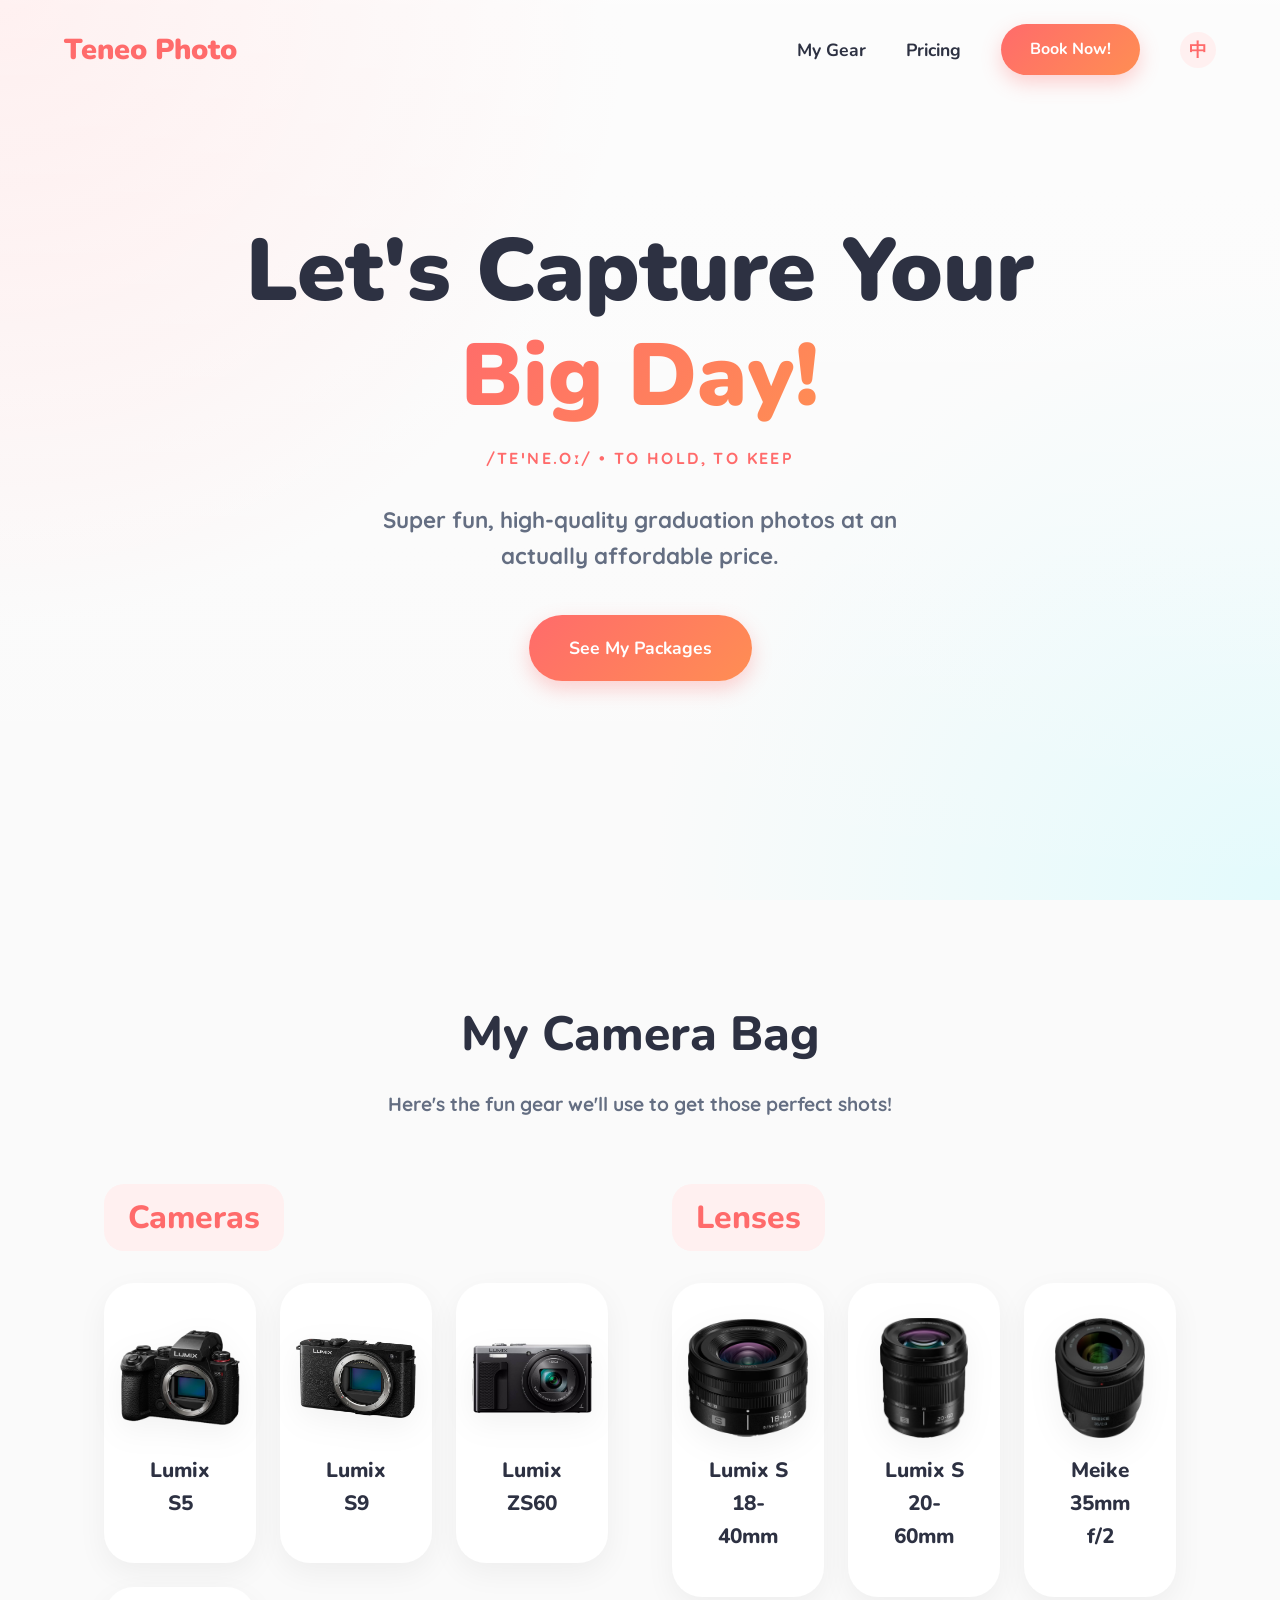
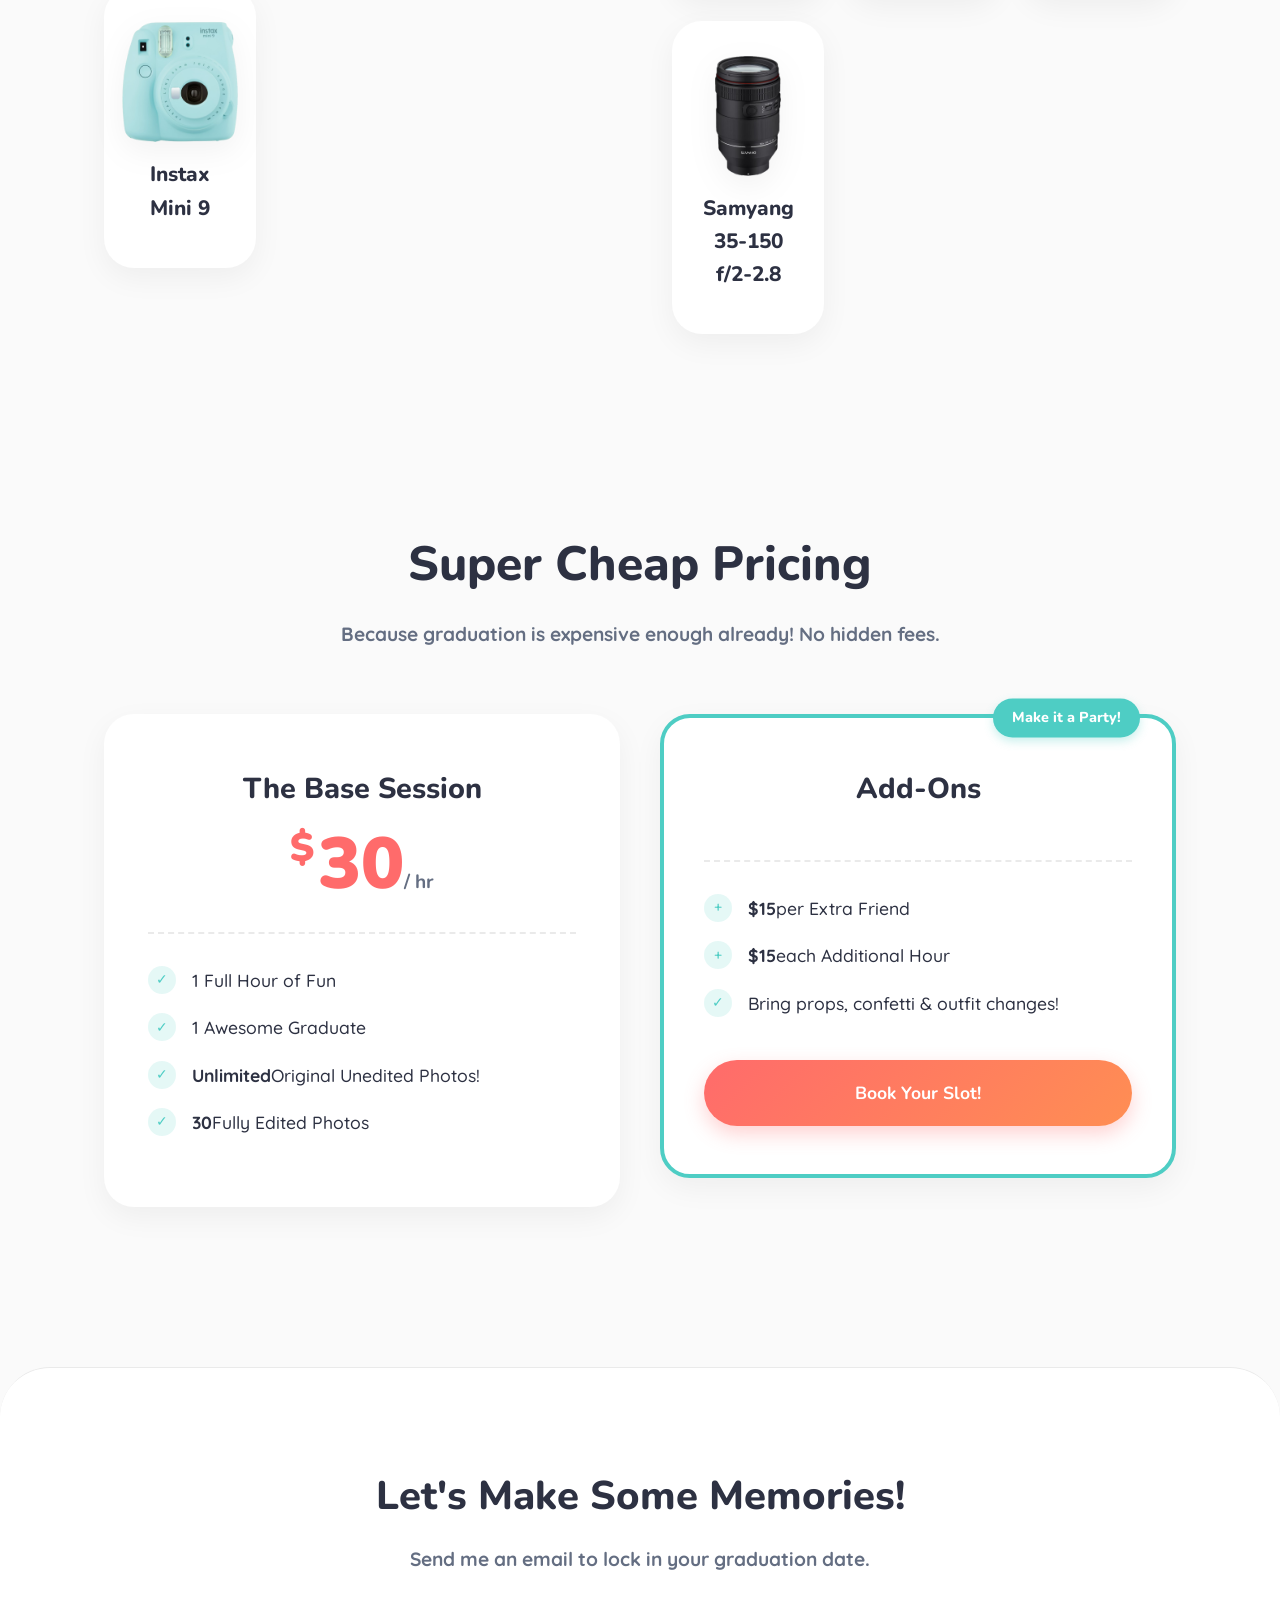
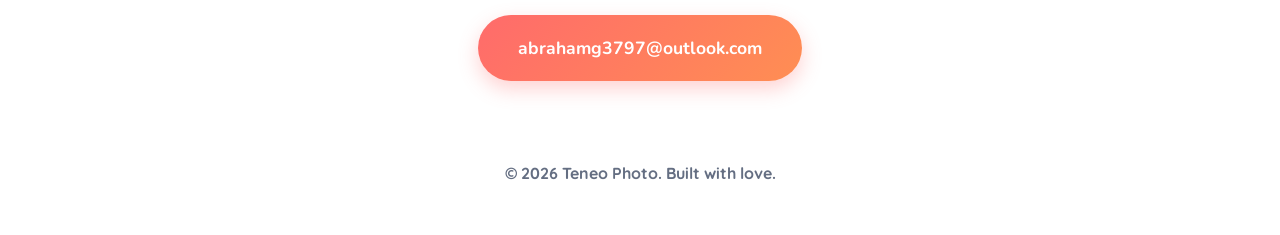
==== index.html @ 97ad22c5 "Fix image paths for case-sensitivity, remove Japan House, and auto-select college building" ====
<!DOCTYPE html>
<html lang="en">
<head>
    <meta charset="UTF-8">
    <meta name="viewport" content="width=device-width, initial-scale=1.0">
    <title>Teneo Photo | Graduation Photography</title>
    <meta name="description" content="Super fun, high-quality graduation photos at an affordable price!">
    <link rel="preconnect" href="https://fonts.googleapis.com">
    <link rel="preconnect" href="https://fonts.gstatic.com" crossorigin>
    <link href="https://fonts.googleapis.com/css2?family=Nunito:wght@400;700;800;900&family=Quicksand:wght@500;700&display=swap" rel="stylesheet">
    <link rel="stylesheet" href="style.css">
</head>
<body>

    <nav class="navbar">
        <div class="logo">Teneo Photo</div>
        <div class="nav-links">
            <a href="#gear">My Gear</a>
            <a href="#pricing">Pricing</a>
            <a href="book.html" class="btn-primary small">Book Now!</a>
            <a href="zh.html" class="lang-toggle">中</a>
        </div>
    </nav>

    <header class="hero">
        <div class="hero-bg"></div>
        <div class="hero-content">
            <h1 class="hero-title fade-in">Let's Capture Your <br><span class="accent-text">Big Day!</span></h1>
            <div class="hero-definition fade-in delay-1">/teˈne.oː/ • to hold, to keep</div>
            <p class="hero-subtitle fade-in delay-2">Super fun, high-quality graduation photos at an actually affordable price.</p>
            <a href="#pricing" class="btn-primary fade-in delay-2">See My Packages</a>
        </div>
    </header>

    <main>
        <section id="gear" class="section">
            <div class="section-header scroll-anim">
                <h2>My Camera Bag</h2>
                <p>Here's the fun gear we'll use to get those perfect shots!</p>
            </div>

            <div class="gear-container">
                <div class="gear-column scroll-anim fade-up">
                    <h3 class="gear-title">Cameras</h3>
                    <div class="gear-grid">
                        <div class="fun-card gear-card">
                            <img src="gears/s5.png" alt="Lumix S5" class="gear-image">
                            <h4>Lumix S5</h4>
                        </div>
                        <div class="fun-card gear-card">
                            <img src="gears/s9.png" alt="Lumix S9" class="gear-image">
                            <h4>Lumix S9</h4>
                        </div>
                        <div class="fun-card gear-card">
                            <img src="gears/zs60.png" alt="Lumix ZS60" class="gear-image">
                            <h4>Lumix ZS60</h4>
                        </div>
                        <div class="fun-card gear-card">
                            <img src="gears/instax-mini-9.png" alt="Instax Mini 9" class="gear-image">
                            <h4>Instax Mini 9</h4>
                        </div>
                    </div>
                </div>

                <div class="gear-column scroll-anim fade-up delay-1">
                    <h3 class="gear-title">Lenses</h3>
                    <div class="gear-grid">
                        <div class="fun-card gear-card">
                            <img src="gears/18-40.png" alt="Lumix S 18-40mm" class="gear-image">
                            <h4>Lumix S 18-40mm</h4>
                        </div>
                        <div class="fun-card gear-card">
                            <img src="gears/20-60.png" alt="Lumix S 20-60mm" class="gear-image">
                            <h4>Lumix S 20-60mm</h4>
                        </div>
                        <div class="fun-card gear-card">
                            <img src="gears/meike-35.png" alt="Meike 35mm f/2" class="gear-image">
                            <h4>Meike 35mm f/2</h4>
                        </div>
                        <div class="fun-card gear-card">
                            <img src="gears/35-150.png" alt="Samyang 35-150 f/2-2.8" class="gear-image">
                            <h4>Samyang 35-150 f/2-2.8</h4>
                        </div>
                    </div>
                </div>
            </div>
        </section>

        <section id="pricing" class="section">
            <div class="section-header scroll-anim">
                <h2>Super Cheap Pricing</h2>
                <p>Because graduation is expensive enough already! No hidden fees.</p>
            </div>

            <div class="pricing-container">
                <div class="fun-card pricing-card scroll-anim fade-up">
                    <div class="pricing-header">
                        <h3>The Base Session</h3>
                        <div class="price">
                            <span class="currency">$</span>30<span class="period">/ hr</span>
                        </div>
                    </div>
                    <ul class="pricing-features">
                        <li><span class="check">✓</span> 1 Full Hour of Fun</li>
                        <li><span class="check">✓</span> 1 Awesome Graduate</li>
                        <li><span class="check">✓</span> <strong>Unlimited</strong> Original Unedited Photos!</li>
                        <li><span class="check">✓</span> <strong>30</strong> Fully Edited Photos</li>
                    </ul>
                </div>

                <div class="fun-card pricing-card featured scroll-anim fade-up delay-1">
                    <div class="featured-badge">Make it a Party!</div>
                    <div class="pricing-header">
                        <h3>Add-Ons</h3>
                    </div>
                    <ul class="pricing-features">
                        <li><span class="check plus">+</span> <strong>$15</strong> per Extra Friend</li>
                        <li><span class="check plus">+</span> <strong>$15</strong> each Additional Hour</li>
                        <li><span class="check plus">✓</span> Bring props, confetti & outfit changes!</li>
                    </ul>
                    <a href="book.html" class="btn-primary full-width">Book Your Slot!</a>
                </div>
            </div>
        </section>
    </main>

    <footer id="contact" class="footer">
        <div class="footer-content">
            <h2>Let's Make Some Memories!</h2>
            <p>Send me an email to lock in your graduation date.</p>
            <a href="mailto:abrahamg3797@outlook.com" class="btn-primary">abrahamg3797@outlook.com</a>
        </div>
        <div class="footer-bottom">
            <p>&copy; 2026 Teneo Photo. Built with love.</p>
        </div>
    </footer>

    <div class="mobile-action-bar">
        <a href="zh.html" class="mobile-lang-btn">中</a>
        <a href="book.html" class="btn-primary mobile-book-btn">Book Now</a>
    </div>

    <script src="script.js"></script>
</body>
</html>
---- style.css ----
:root {
    --bg-color: #FAFAFA;
    --text-main: #2D3142;
    --text-muted: #646E82;
    --accent: #FF6B6B;
    --accent-gradient: linear-gradient(135deg, #FF6B6B, #FF8E53);
    --secondary-gradient: linear-gradient(135deg, #4ECDC4, #556270);
    --card-bg: #FFFFFF;
    
    --font-heading: 'Nunito', sans-serif;
    --font-body: 'Quicksand', sans-serif;
}

:root[lang="zh-CN"] {
    --font-heading: 'ZCOOL KuaiLe', 'Nunito', cursive;
    --font-body: 'Noto Sans SC', 'Quicksand', sans-serif;
}

* {
    margin: 0;
    padding: 0;
    box-sizing: border-box;
}

html {
    scroll-behavior: smooth;
}

body {
    background-color: var(--bg-color);
    color: var(--text-main);
    font-family: var(--font-body);
    line-height: 1.6;
    overflow-x: hidden;
    background-image: radial-gradient(circle at top left, #FFE3E3 0%, transparent 40%),
                      radial-gradient(circle at bottom right, #E3FAFC 0%, transparent 40%);
    background-attachment: fixed;
}

/* Typography */
h1, h2, h3, h4, .logo {
    font-family: var(--font-heading);
    font-weight: 800;
}

.accent-text {
    background: var(--accent-gradient);
    -webkit-background-clip: text;
    -webkit-text-fill-color: transparent;
    background-clip: text;
}

/* Buttons */
.btn-primary {
    display: inline-block;
    background: var(--accent-gradient);
    color: white;
    padding: 1.2rem 2.5rem;
    border-radius: 50px;
    text-decoration: none;
    font-weight: 700;
    font-size: 1.1rem;
    font-family: var(--font-heading);
    transition: transform 0.2s cubic-bezier(0.68, -0.55, 0.265, 1.55), box-shadow 0.2s ease;
    border: none;
    cursor: pointer;
    box-shadow: 0 8px 20px rgba(255, 107, 107, 0.3);
}

.btn-primary:hover {
    transform: translateY(-5px) scale(1.05);
    box-shadow: 0 12px 25px rgba(255, 107, 107, 0.4);
}

.btn-primary.small {
    padding: 0.8rem 1.8rem;
    font-size: 1rem;
}

.btn-primary.full-width {
    width: 100%;
    text-align: center;
    margin-top: 1.5rem;
}

/* Fun Cards */
.fun-card {
    background: var(--card-bg);
    border-radius: 30px;
    padding: 2.5rem;
    box-shadow: 0 10px 30px rgba(0, 0, 0, 0.05);
    transition: transform 0.3s cubic-bezier(0.175, 0.885, 0.32, 1.275), box-shadow 0.3s ease;
    border: 3px solid transparent;
}

.fun-card:hover {
    transform: translateY(-10px);
    box-shadow: 0 20px 40px rgba(0, 0, 0, 0.08);
    border-color: #FFE3E3;
}

/* Navbar */
.navbar {
    position: fixed;
    top: 0;
    width: 100%;
    padding: 1.5rem 5%;
    display: flex;
    justify-content: space-between;
    align-items: center;
    z-index: 1000;
    background: transparent;
    transition: background 0.3s ease, padding 0.3s ease, box-shadow 0.3s ease;
}

.navbar.scrolled {
    background: rgba(255, 255, 255, 0.9);
    backdrop-filter: blur(10px);
    padding: 1rem 5%;
    box-shadow: 0 5px 20px rgba(0, 0, 0, 0.05);
}

.logo {
    font-size: 1.8rem;
    font-weight: 900;
    color: var(--accent);
}

.nav-links {
    display: flex;
    gap: 2.5rem;
    align-items: center;
}

.nav-links a:not(.btn-primary) {
    color: var(--text-main);
    text-decoration: none;
    font-size: 1.1rem;
    font-weight: 700;
    font-family: var(--font-heading);
    transition: color 0.2s ease;
}

.nav-links a:not(.btn-primary):hover {
    color: var(--accent);
}

.lang-toggle {
    display: inline-flex;
    align-items: center;
    justify-content: center;
    width: 36px;
    height: 36px;
    background: #FFF0F0;
    color: var(--accent) !important;
    border-radius: 50%;
    font-weight: 800 !important;
    transition: all 0.2s ease !important;
}

.lang-toggle:hover {
    background: var(--accent);
    color: white !important;
    transform: scale(1.1);
}

/* Hero Section */
.hero {
    position: relative;
    min-height: 100dvh;
    display: flex;
    flex-direction: column;
    justify-content: center;
    align-items: center;
    text-align: center;
    padding: 0 5%;
    overflow: hidden;
}

.hero-bg {
    position: absolute;
    top: 0;
    left: 0;
    width: 100%;
    height: 100%;
    background-color: transparent;
    z-index: -2;
}

.hero-definition {
    font-family: var(--font-body);
    font-size: 1rem;
    font-weight: 700;
    color: var(--accent);
    letter-spacing: 0.15rem;
    margin-top: -0.5rem;
    margin-bottom: 2rem;
    text-transform: uppercase;
    opacity: 0.8;
}

.hero::after {
    content: '';
    position: absolute;
    top: 0;
    left: 0;
    width: 100%;
    height: 100%;
    background: linear-gradient(to bottom, rgba(255, 255, 255, 0.5) 0%, transparent 100%);
    z-index: -1;
}

.hero-title {
    font-size: clamp(3rem, 8vw, 5.5rem);
    font-weight: 900;
    line-height: 1.2;
    margin-bottom: 1.5rem;
    color: var(--text-main);
}

.hero-subtitle {
    font-size: 1.4rem;
    color: var(--text-muted);
    font-weight: 700;
    max-width: 600px;
    margin: 0 auto 2.5rem;
}

/* Sections */
.section {
    padding: 6rem 5%;
    max-width: 1200px;
    margin: 0 auto;
}

.section-header {
    text-align: center;
    margin-bottom: 4rem;
}

.section-header h2 {
    font-size: 3rem;
    margin-bottom: 1rem;
    color: var(--text-main);
}

.section-header p {
    color: var(--text-muted);
    font-size: 1.2rem;
    font-weight: 700;
}

/* Gear Section */
.gear-container {
    display: grid;
    grid-template-columns: 1fr 1fr;
    gap: 4rem;
}

.gear-title {
    font-size: 2rem;
    margin-bottom: 2rem;
    color: var(--accent);
    background: #FFF0F0;
    display: inline-block;
    padding: 0.5rem 1.5rem;
    border-radius: 20px;
}

.gear-grid {
    display: grid;
    grid-template-columns: repeat(auto-fit, minmax(140px, 1fr));
    gap: 1.5rem;
}

.gear-card {
    padding: 2rem;
    display: flex;
    flex-direction: column;
    align-items: center;
    text-align: center;
}

.gear-image {
    width: 120px;
    height: 120px;
    object-fit: contain;
    margin-bottom: 1rem;
    transition: transform 0.3s cubic-bezier(0.175, 0.885, 0.32, 1.275);
    filter: drop-shadow(0 10px 15px rgba(0,0,0,0.05));
}

.gear-card:hover .gear-image {
    transform: scale(1.1);
}

.gear-card h4 {
    font-size: 1.3rem;
    margin-bottom: 0.5rem;
    color: var(--text-main);
}

.gear-tag {
    font-size: 0.95rem;
    color: #4ECDC4;
    background: rgba(78, 205, 196, 0.15);
    padding: 0.3rem 1rem;
    border-radius: 20px;
    font-weight: 700;
}

/* Pricing Section */
.pricing-container {
    display: grid;
    grid-template-columns: repeat(auto-fit, minmax(280px, 1fr));
    gap: 2.5rem;
    align-items: start;
}

.pricing-card {
    position: relative;
    padding: 3rem 2.5rem;
    border: 4px solid transparent;
}

.pricing-card.featured {
    border-color: #4ECDC4;
    transform: scale(1.02);
}

.pricing-card.featured:hover {
    transform: scale(1.05);
}

.featured-badge {
    position: absolute;
    top: 0;
    right: 2rem;
    transform: translateY(-50%);
    background: #4ECDC4;
    color: white;
    padding: 0.5rem 1.2rem;
    border-radius: 20px;
    font-size: 0.9rem;
    font-weight: 800;
    font-family: var(--font-heading);
    box-shadow: 0 4px 10px rgba(78, 205, 196, 0.3);
}

.pricing-header {
    margin-bottom: 2rem;
    border-bottom: 2px dashed #EAEAEA;
    padding-bottom: 2rem;
    text-align: center;
}

.pricing-header h3 {
    font-size: 1.8rem;
    color: var(--text-main);
    margin-bottom: 1rem;
}

.price {
    font-size: 4.5rem;
    font-weight: 900;
    font-family: var(--font-heading);
    line-height: 1;
    color: var(--accent);
}

.currency {
    font-size: 2.5rem;
    vertical-align: top;
    margin-right: 0.2rem;
}

.period {
    font-size: 1.2rem;
    color: var(--text-muted);
    font-weight: 700;
}

.pricing-features {
    list-style: none;
}

.pricing-features li {
    margin-bottom: 1.2rem;
    display: flex;
    align-items: center;
    font-size: 1.1rem;
    font-weight: 500;
}

.check {
    display: inline-flex;
    align-items: center;
    justify-content: center;
    width: 28px;
    height: 28px;
    background: rgba(78, 205, 196, 0.15);
    color: #4ECDC4;
    border-radius: 50%;
    margin-right: 1rem;
    font-size: 0.9rem;
}

/* Footer */
.footer {
    padding: 6rem 5% 3rem;
    text-align: center;
    background: white;
    border-top: 1px solid #EAEAEA;
    border-radius: 50px 50px 0 0;
    margin-top: 4rem;
}

.footer-content h2 {
    font-size: 2.5rem;
    margin-bottom: 1rem;
}

.footer-content p {
    color: var(--text-muted);
    margin-bottom: 2.5rem;
    font-size: 1.2rem;
    font-weight: 700;
}

.footer-bottom {
    margin-top: 5rem;
    color: var(--text-muted);
    font-size: 1rem;
    font-weight: 700;
}

/* Animations */
.fade-in {
    opacity: 0;
    animation: fadeInBounce 1s cubic-bezier(0.68, -0.55, 0.265, 1.55) forwards;
}

.delay-1 { animation-delay: 0.2s; }
.delay-2 { animation-delay: 0.4s; }

@keyframes fadeInBounce {
    0% { opacity: 0; transform: translateY(40px); }
    100% { opacity: 1; transform: translateY(0); }
}

.scroll-anim {
    opacity: 0;
    transition: opacity 0.8s ease, transform 0.8s cubic-bezier(0.175, 0.885, 0.32, 1.275);
}

.scroll-anim.fade-up {
    transform: translateY(60px);
}

.scroll-anim.is-visible {
    opacity: 1;
    transform: translateY(0);
}

/* Responsive */
.mobile-action-bar {
    display: none;
}

@media (max-width: 900px) {
    .gear-container {
        grid-template-columns: 1fr;
    }
}

@media (max-width: 768px) {
    body {
        padding-bottom: 80px; /* Space for action bar */
    }
    .mobile-action-bar {
        display: flex;
        position: fixed;
        bottom: 0;
        left: 0;
        width: 100%;
        background: rgba(255, 255, 255, 0.95);
        backdrop-filter: blur(10px);
        padding: 1rem 5%;
        box-shadow: 0 -5px 20px rgba(0,0,0,0.05);
        z-index: 1000;
        align-items: center;
        gap: 1rem;
        border-top: 1px solid #EAEAEA;
    }
    .mobile-lang-btn {
        width: 55px;
        height: 55px;
        background: #FFF0F0;
        color: var(--accent);
        border-radius: 50%;
        display: flex;
        align-items: center;
        justify-content: center;
        font-weight: 800;
        font-size: 1.1rem;
        text-decoration: none;
        flex-shrink: 0;
    }
    .logo {
        font-size: 1.5rem;
    }
    .mobile-book-btn {
        flex: 1;
        text-align: center;
        padding: 1rem;
        margin: 0;
    }
    .nav-links {
        display: none;
    }
    .hero {
        padding-top: 60px;
        padding-bottom: 100px;
        justify-content: center;
    }
    .hero-title {
        font-size: 2.8rem;
        margin-bottom: 1rem;
    }
    .hero-definition {
        font-size: 0.85rem;
        letter-spacing: 0.1rem;
        margin-bottom: 1.5rem;
    }
    .hero-subtitle {
        font-size: 1.1rem;
        margin-bottom: 1.5rem;
        padding: 0 5%;
    }
    .section {
        padding: 3rem 5%;
    }
    .footer {
        border-radius: 30px 30px 0 0;
        padding-bottom: 6rem;
    }
}

/* Forms */
.form-section {
    padding-top: 2rem;
    max-width: 800px;
}

.form-container {
    padding: 2rem 2.5rem 2.5rem;
}

/* Disable the hover animation on the form card so it doesn't jump while typing */
.form-container:hover {
    transform: none !important;
    box-shadow: 0 10px 30px rgba(0, 0, 0, 0.05) !important;
    border-color: transparent !important;
}

/* Compact Booking Header */
.booking-header {
    display: flex;
    justify-content: space-between;
    align-items: center;
    margin-bottom: 1.5rem;
    padding-bottom: 1.5rem;
    border-bottom: 2px dashed #EAEAEA;
}
.booking-header-text h2 {
    font-size: 1.6rem;
    margin-bottom: 0.2rem;
    color: var(--text-main);
}
.booking-header-text p {
    font-size: 0.95rem;
    color: var(--text-muted);
    font-weight: 600;
    margin: 0;
}

.form-group {
    margin-bottom: 1.5rem;
}

.form-row {
    display: flex;
    gap: 1.5rem;
}

.form-group.half {
    flex: 1;
}

label {
    display: block;
    font-family: var(--font-heading);
    font-weight: 700;
    margin-bottom: 0.5rem;
    color: var(--text-main);
}

input[type="text"],
input[type="tel"],
input[type="datetime-local"],
select {
    width: 100%;
    padding: 1rem;
    border: 2px solid #EAEAEA;
    border-radius: 15px;
    font-family: var(--font-body);
    font-size: 16px; /* Prevents iOS auto-zoom */
    transition: all 0.2s ease;
    background: #FAFAFA;
}

input:focus, select:focus {
    outline: none;
    border-color: #4ECDC4;
    background: white;
    box-shadow: 0 0 0 4px rgba(78, 205, 196, 0.1);
}

.btn-secondary {
    background: #FFF0F0;
    color: var(--accent);
    padding: 0.8rem 1.5rem;
    border-radius: 50px;
    border: 2px dashed #FFD4D4;
    font-weight: 700;
    font-family: var(--font-heading);
    cursor: pointer;
    transition: all 0.2s ease;
    width: 100%;
}

.btn-secondary:hover {
    background: #FFE3E3;
    border-color: var(--accent);
}

.hidden {
    display: none !important;
}

.radio-group {
    display: grid;
    grid-template-columns: 1fr 1fr;
    gap: 1rem;
}

.radio-option {
    display: flex;
    align-items: flex-start;
    padding: 1.2rem;
    border: 2px solid #EAEAEA;
    border-radius: 15px;
    cursor: pointer;
    transition: all 0.6s cubic-bezier(0.25, 0.46, 0.45, 0.94);
    position: relative;
    overflow: hidden;
    background: white;
}

.radio-option::before {
    content: '';
    position: absolute;
    inset: 0;
    border-radius: 13px;
    background: linear-gradient(135deg, rgba(78, 205, 196, 0.08), rgba(78, 205, 196, 0.02));
    opacity: 0;
    transition: opacity 0.6s ease;
}

.radio-option:hover {
    border-color: #B8EDE9;
    transform: translateY(-2px);
    box-shadow: 0 6px 16px rgba(0, 0, 0, 0.06);
}

.radio-option:active {
    transform: scale(0.97);
}

.radio-option input {
    display: none;
}

.radio-option:has(input:checked) {
    border-color: #4ECDC4;
    transform: translateY(-2px);
    box-shadow: 0 8px 24px rgba(78, 205, 196, 0.2);
}

.radio-option:has(input:checked)::before {
    opacity: 1;
}

.radio-text {
    line-height: 1.4;
    position: relative;
    z-index: 1;
}

.deposit-notice {
    background: rgba(255, 107, 107, 0.1);
    color: #D63031;
    padding: 1rem 1.5rem;
    border-radius: 15px;
    margin-bottom: 2rem;
    font-weight: 700;
}

.submit-btn {
    font-size: 1.2rem;
    padding: 1.5rem;
}

/* Location Grid */
.location-grid {
    display: grid;
    grid-template-columns: repeat(auto-fit, minmax(180px, 1fr));
    gap: 1.5rem;
    margin-top: 1rem;
}

.location-card {
    position: relative;
    border: 3px solid transparent;
    border-radius: 20px;
    overflow: hidden;
    cursor: pointer;
    background: white;
    box-shadow: 0 5px 15px rgba(0,0,0,0.05);
    transition: all 0.2s cubic-bezier(0.175, 0.885, 0.32, 1.275);
}

.location-card img {
    width: 100%;
    height: 120px;
    object-fit: cover;
    display: block;
}

.location-info {
    padding: 1rem;
    text-align: center;
    font-size: 0.95rem;
}

.hidden-checkbox {
    display: none;
}

.check-circle {
    position: absolute;
    top: 10px;
    right: 10px;
    width: 25px;
    height: 25px;
    background: #FAFAFA;
    border-radius: 50%;
    display: flex;
    align-items: center;
    justify-content: center;
    color: transparent;
    font-weight: bold;
    font-size: 0.8rem;
    transition: all 0.2s ease;
    box-shadow: 0 2px 5px rgba(0,0,0,0.2);
}

.hidden-checkbox:checked ~ .check-circle {
    background: #4ECDC4;
    color: white;
}

.location-card:has(.hidden-checkbox:checked) {
    border-color: #4ECDC4;
    box-shadow: 0 10px 25px rgba(78, 205, 196, 0.2);
    transform: scale(1.02);
}

/* Custom Button */
.custom-select-btn {
    width: 100%;
    padding: 1rem;
    border: 2px solid #EAEAEA;
    border-radius: 15px;
    font-family: var(--font-body);
    font-size: 1rem;
    background: #FAFAFA;
    cursor: pointer;
    text-align: left;
    transition: all 0.2s ease;
    color: var(--text-main);
}
.custom-select-btn:hover {
    border-color: #4ECDC4;
}
.custom-select-btn.selected {
    border-color: #4ECDC4;
    background: rgba(78, 205, 196, 0.05);
    font-weight: 700;
}

/* Custom Modal */
.custom-modal {
    position: fixed;
    top: 0;
    left: 0;
    width: 100%;
    height: 100%;
    background: rgba(0,0,0,0.4);
    backdrop-filter: blur(5px);
    display: flex;
    align-items: center;
    justify-content: center;
    z-index: 1000;
    padding: 1rem;
}

.custom-modal-content {
    background: white;
    border-radius: 30px;
    padding: 0 2.5rem 2.5rem;
    width: 100%;
    max-width: 450px;
    box-shadow: 0 20px 50px rgba(0,0,0,0.15);
    max-height: 90vh;
    overflow-y: auto;
    scrollbar-width: none; /* Firefox */
    -ms-overflow-style: none; /* IE/Edge */
    position: relative;
}
.custom-modal-content::-webkit-scrollbar {
    display: none; /* Chrome/Safari/Opera */
}

/* Super smooth opening animation */
@keyframes modalBgFade {
    from { opacity: 0; }
    to { opacity: 1; }
}

@keyframes modalContentPop {
    from { 
        opacity: 0;
        transform: scale(0.9) translateY(40px);
    }
    to { 
        opacity: 1;
        transform: scale(1) translateY(0);
    }
}

.custom-modal:not(.hidden) {
    animation: modalBgFade 0.6s ease forwards;
}

.custom-modal:not(.hidden) .custom-modal-content {
    animation: modalContentPop 0.9s cubic-bezier(0.16, 1, 0.3, 1) forwards;
}

.modal-header {
    display: flex;
    justify-content: center;
    align-items: center;
    padding: 0;
    margin: 0;
    min-height: 2rem;
    position: absolute;
    top: 1rem;
    left: 0;
    right: 0;
}
.modal-header h3 {
    margin: 0;
    font-family: var(--font-heading);
    text-align: center;
    line-height: 2rem;
}
.close-btn {
    position: absolute;
    top: 0;
    right: 1.5rem;
    background: none;
    border: none;
    font-size: 2rem;
    cursor: pointer;
    color: #999;
    line-height: 1;
    padding: 0;
    z-index: 2;
}
.calendar-section {
    margin-top: 2.5rem;
}

/* Calendar Section */
.calendar-header {
    display: flex;
    justify-content: space-between;
    align-items: center;
    margin-bottom: 1rem;
    font-weight: bold;
    font-size: 1.1rem;
}
.calendar-header button {
    background: #FAFAFA;
    border: none;
    border-radius: 50%;
    width: 35px;
    height: 35px;
    cursor: pointer;
    font-weight: bold;
    transition: background 0.2s;
}
.calendar-header button:hover {
    background: #EAEAEA;
}
.calendar-days-header {
    display: grid;
    grid-template-columns: repeat(7, 1fr);
    text-align: center;
    font-weight: bold;
    color: #999;
    margin-bottom: 0.5rem;
    font-size: 0.9rem;
    transition: opacity 0.35s cubic-bezier(0.32, 0.72, 0, 1),
                max-height 0.4s cubic-bezier(0.32, 0.72, 0, 1);
    overflow: hidden;
}
.calendar-grid {
    display: grid;
    grid-template-columns: repeat(7, 1fr);
    gap: 5px;
    transition: all 0.55s cubic-bezier(0.32, 0.72, 0, 1);
}
.calendar-day {
    width: 38px;
    height: 38px;
    margin: 0 auto;
    display: flex;
    align-items: center;
    justify-content: center;
    border-radius: 50%;
    cursor: pointer;
    transition: all 0.45s cubic-bezier(0.32, 0.72, 0, 1);
    font-size: 0.95rem;
    position: relative;
    overflow: hidden;
}
.calendar-day:not(.empty):not(.disabled):not(.selected):hover {
    background: rgba(0, 0, 0, 0.05);
}
.calendar-day.selected {
    background: var(--accent);
    color: white;
    font-weight: bold;
    transform: scale(1.1);
    /* Box shadow removed as per request */
}
.day-number {
    transition: all 0.3s cubic-bezier(0.25, 1, 0.5, 1);
    z-index: 2;
}
.day-check {
    position: absolute;
    width: 20px;
    height: 20px;
    z-index: 1;
    opacity: 0;
    transform: scale(0.5);
    transition: all 0.4s cubic-bezier(0.34, 1.56, 0.64, 1);
}
.day-check polyline {
    stroke-dasharray: 24;
    stroke-dashoffset: 24;
    transition: stroke-dashoffset 0.4s ease 0.1s;
}
.calendar-day.selected .day-number {
    /* Kept visible without the checkmark animation */
}
.calendar-day.selected .day-check {
    opacity: 1;
    transform: scale(1);
}
.calendar-day.selected .day-check polyline {
    stroke-dashoffset: 0;
}
.calendar-day.disabled {
    color: #ccc;
    cursor: not-allowed;
}
.calendar-day.empty {
    cursor: default;
}

/* Time Section */
.time-section {
    margin-top: 2rem;
    margin-bottom: 2rem;
}
.time-section h4 {
    margin-bottom: 1rem;
    font-size: 1rem;
}
/* Dual Slider Styles */
.custom-time-container {
    background: #FAFAFA;
    border-radius: 15px;
    border: 2px solid #EAEAEA;
    padding: 1.5rem;
}

.time-display-wrapper {
    display: flex;
    justify-content: space-between;
    align-items: center;
    margin-bottom: 2rem;
}

.time-display-col {
    display: flex;
    flex-direction: column;
    align-items: center;
}

.time-display-col span {
    font-size: 0.8rem;
    color: var(--text-muted);
    text-transform: uppercase;
    letter-spacing: 1px;
    margin-bottom: 0.3rem;
}

.time-readout {
    background: transparent;
    border: none;
    font-family: var(--font-body);
    font-weight: 800;
    font-size: 1.5rem;
    color: var(--text-main);
    text-align: center;
    width: 120px;
    outline: none;
    padding: 0;
}

.time-display-divider {
    font-size: 1.5rem;
    color: #CCC;
    font-weight: 300;
}

.dual-slider-wrapper {
    position: relative;
    padding: 0 10px;
}

.dual-slider-track-container {
    position: relative;
    height: 40px; /* Gives room for touch targets */
    display: flex;
    align-items: center;
}

.dual-slider-bg {
    position: absolute;
    width: 100%;
    height: 4px;
    background: #EAEAEA;
    border-radius: 4px;
    top: 50%;
    transform: translateY(-50%);
}

.dual-slider-fill {
    position: absolute;
    height: 6px;
    background: linear-gradient(to right, #FF9843, #FFDD95, #86A7FC, #3468C0);
    border-radius: 4px;
    top: 50%;
    transform: translateY(-50%);
    z-index: 1;
}

.dual-slider-thumb {
    position: absolute;
    width: 32px;
    height: 32px;
    background: white;
    border-radius: 50%;
    box-shadow: 0 4px 12px rgba(0,0,0,0.15);
    top: 50%;
    transform: translate(-50%, -50%);
    z-index: 2;
    cursor: grab;
    display: flex;
    align-items: center;
    justify-content: center;
    touch-action: none; /* Prevents mobile browser from taking over the touch for scrolling */
}

.dual-slider-thumb:active {
    cursor: grabbing;
}

/* Inner colored circles to match user image */
.dual-slider-thumb::after {
    content: '';
    width: 14px;
    height: 14px;
    border-radius: 50%;
}

.start-thumb::after {
    background: #FFD166; /* Match the morning yellow */
}

.end-thumb::after {
    background: #3468C0; /* Match the evening blue */
}

.dual-slider-ticks {
    display: flex;
    justify-content: space-between;
    margin-top: 5px;
    padding: 0;
    position: relative;
}

.dual-slider-ticks::before {
    content: '';
    position: absolute;
    top: -15px;
    left: 0;
    width: 100%;
    height: 6px;
    /* 12 gaps for 12 hours. 100 / 12 = 8.333% */
    background: repeating-linear-gradient(to right, transparent, transparent calc(8.333% - 2px), #EAEAEA calc(8.333% - 2px), #EAEAEA 8.333%);
}

.dual-slider-ticks span {
    font-size: 0.75rem;
    color: #AAA;
    font-weight: 700;
}

/* Custom Dropdown for Locations */
.custom-dropdown {
    position: relative;
    width: 100%;
}

.custom-dropdown-header {
    width: 100%;
    padding: 1rem;
    border: 2px solid #EAEAEA;
    border-radius: 15px;
    font-family: var(--font-body);
    font-size: 1rem;
    background: #FAFAFA;
    cursor: pointer;
    transition: all 0.2s ease;
}

.custom-dropdown-header:after {
    content: "▼";
    float: right;
    font-size: 0.8rem;
    margin-top: 0.2rem;
    color: #999;
}

.custom-dropdown-list {
    display: grid;
    grid-template-columns: repeat(2, 1fr);
    gap: 15px;
    padding: 5px;
    margin-bottom: 1.5rem;
}

.dropdown-item {
    display: flex;
    flex-direction: column;
    align-items: center;
    padding: 0.5rem;
    cursor: pointer;
    transition: background 0.2s ease, border-color 0.2s ease;
    border: 2px solid transparent;
    border-radius: 10px;
    text-align: center;
    font-size: 0.9rem;
}

.dropdown-item:hover {
    background: rgba(78, 205, 196, 0.05);
}

.dropdown-item .img-wrapper {
    width: 100%;
    height: 100px;
    display: flex;
    align-items: center;
    justify-content: center;
    background: #FAFAFA;
    border-radius: 15px;
    padding: 5px;
    margin-bottom: 0.5rem;
}

.dropdown-item img {
    max-width: 100%;
    max-height: 100%;
    width: auto;
    height: auto;
    border-radius: 10px; /* Rounds the actual photo pixels! */
    object-fit: contain;
    background: transparent;
}

.dropdown-item input[type="checkbox"] {
    display: none;
}

.dropdown-item:has(input[type="checkbox"]:checked) {
    border-color: #4ECDC4;
    background: rgba(78, 205, 196, 0.1);
}

/* College Item Specifics - Made into a Special Button */
.college-item {
    grid-column: 1 / -1; /* spans both columns */
    cursor: default;
    background: #F8F9FA;
    border: 2px dashed #D1D5DB;
    border-radius: 20px;
    padding: 1.5rem;
    margin-bottom: 1rem;
    transition: all 0.3s ease;
}

.college-item:hover {
    border-color: #BDBDBD;
    background: #F1F3F5;
}

.college-item:has(.college-checkbox:checked) {
    border: 2px solid var(--accent);
    background: rgba(236, 160, 107, 0.05);
}

.college-label {
    width: 100%;
    cursor: pointer;
    display: flex;
    flex-direction: row; /* Horizontal for special button */
    align-items: center;
    gap: 1rem;
}

.college-label .img-wrapper {
    width: 60px;
    height: 60px;
    background: white;
    border-radius: 12px;
    box-shadow: 0 4px 10px rgba(0,0,0,0.05);
    margin-bottom: 0;
}

.college-label span {
    font-weight: 700;
    font-size: 1.1rem;
}

.college-input {
    width: 100%;
    margin-top: 1rem;
    padding: 0.8rem;
    font-size: 1rem;
    border: 1px solid #D1D5DB;
    border-radius: 12px;
    font-family: var(--font-body);
    transition: all 0.2s ease;
}

.college-input:focus {
    outline: none;
    border-color: var(--accent);
    box-shadow: 0 0 0 4px rgba(236, 160, 107, 0.1);
}

/* Custom Location Adder */
.custom-location-adder {
    grid-column: 1 / -1;
    display: flex;
    gap: 10px;
    padding: 10px;
    border-top: 1px solid #EAEAEA;
    margin-top: 5px;
}

.custom-location-adder input {
    flex: 1;
    padding: 0.8rem;
    border-radius: 10px;
    border: 1px solid #ccc;
    font-family: var(--font-body);
}

.custom-location-adder button {
    padding: 0.8rem 1.5rem;
    border-radius: 10px;
    border: none;
    background: var(--accent);
    color: white;
    font-weight: bold;
    cursor: pointer;
    transition: background 0.2s ease;
}

.custom-location-adder button:hover {
    background: #FF5252;
}

@media (max-width: 600px) {
    .form-row {
        flex-direction: column;
        gap: 0;
    }
    
    .form-container {
        padding: 2rem 1.5rem;
    }

    .custom-modal {
        align-items: center;
        padding: 1rem;
    }

    .custom-modal-content {
        border-radius: 30px;
        max-height: 85vh;
        padding: 1.5rem 1.2rem 2rem 1.2rem;
    }

    .modal-header {
        margin-bottom: 0.8rem;
    }

    .calendar-header {
        margin-bottom: 0.5rem;
    }

    .calendar-day {
        aspect-ratio: auto;
        padding: 0.4rem 0;
    }

    .time-section {
        margin-top: 1rem;
        margin-bottom: 1rem;
    }

    .time-slider-wrapper {
        padding: 1rem 0.5rem;
    }
    
    .time-icon {
        font-size: 1.2rem;
    }

    .custom-dropdown-list {
        grid-template-columns: repeat(2, 1fr);
    }
    
    .dropdown-item {
        flex-direction: column;
        text-align: center;
    }
    
    /* Standard grid items icons */
    .dropdown-item:not(.college-item) .img-wrapper {
        width: 100%;
        height: 100px;
        margin-right: 0;
        margin-bottom: 0.5rem;
        flex-shrink: 0;
    }

    /* Keep the special college button icon size stable */
    .college-label {
        flex-direction: column;
        gap: 0.5rem;
    }

    .college-label .img-wrapper {
        width: 60px;
        height: 60px;
        margin: 0 auto;
    }

    .radio-group {
        flex-direction: column;
    }
}

/* ==========================================================================
   Wizard App Layout (Mobile First Redesign)
   ========================================================================== */
body.wizard-mode {
    height: 100vh; /* fallback */
    height: 100dvh;
    overflow: hidden;
    display: flex;
    flex-direction: column;
    padding: 0;
    margin: 0;
}

.wizard-top-section {
    flex: 1; /* always fills space — sheet is fixed so it doesn't compete */
    padding-top: calc(0.5rem + env(safe-area-inset-top));
    padding-right: 1.5rem;
    padding-bottom: 0;
    padding-left: 1.5rem;
    color: var(--text);
    position: relative;
    z-index: 1;
    display: flex;
    flex-direction: column;
    justify-content: center;
    transition: padding-bottom 0.6s cubic-bezier(0.32, 0.72, 0, 1),
                padding-top 0.6s cubic-bezier(0.32, 0.72, 0, 1);
}

/* When the bottom sheet is open, shift calendar card up above it (Step 1) */
.wizard-top-section.sheet-open {
    padding-bottom: 70dvh;
    justify-content: center;
    padding-top: calc(1rem + env(safe-area-inset-top));
}

/* Specific positioning for Steps 2-5 headers */
.wizard-top-section.sheet-open.is-sub-step {
    padding-bottom: 88dvh;
    padding-top: env(safe-area-inset-top);
}

.wizard-top-section.calendar-full-screen {
    /* flex:1 already fills screen — no extra class needed now */
}

.wizard-bottom-sheet {
    /* Fixed overlay — slides up from bottom, doesn't affect flex layout */
    position: fixed;
    bottom: 0;
    left: 0;
    right: 0;
    max-height: 75dvh;
    background: white;
    border-radius: 40px 40px 0 0;
    padding-top: 1.5rem;
    padding-right: 1.5rem;
    padding-bottom: 0;
    padding-left: 1.5rem;
    overflow: hidden;
    box-shadow: 0 -10px 40px rgba(0,0,0,0.12);
    display: flex;
    flex-direction: column;
    z-index: 100;
    transform: translateY(0);
    opacity: 1;
    transition: transform 0.6s cubic-bezier(0.32, 0.72, 0, 1),
                opacity   0.4s cubic-bezier(0.32, 0.72, 0, 1),
                max-height 0.6s cubic-bezier(0.32, 0.72, 0, 1),
                height 0.6s cubic-bezier(0.32, 0.72, 0, 1);
}

.wizard-bottom-sheet.is-sub-step {
    height: 88dvh;
}

.wizard-bottom-sheet.sheet-hidden {
    transform: translateY(100%);
    opacity: 0;
    pointer-events: none;
}

/* ==========================================================================
   Desktop Refinement: Professional Booking Dashboard
   ========================================================================== */


/* Prevents flash-of-animation on initial page load */
.wizard-bottom-sheet.no-transition {
    transition: none !important;
}

/* Wizard Steps */
#booking-form {
    position: relative;
    flex: 1;
    display: flex;
    flex-direction: column;
    overflow: hidden;
    min-height: 0;
}

.wizard-step {
    position: absolute;
    top: 0; left: 0; right: 0; bottom: 0;
    display: flex;
    flex-direction: column;
    min-height: 0;
    opacity: 0;
    pointer-events: none;
    will-change: transform, opacity;
}

.wizard-step.active {
    position: relative;
    opacity: 1;
    transform: translateX(0);
    pointer-events: auto;
    flex: 1;
    overflow-y: auto;
    overflow-x: hidden;
    -webkit-overflow-scrolling: touch;
    scrollbar-width: none; /* Firefox */
    -ms-overflow-style: none; /* IE/Edge */
}

.wizard-step.active::-webkit-scrollbar {
    display: none; /* Chrome/Safari */
}

/* --- Directional Transition Keyframes --- */

/* Forward: outgoing slides left */
@keyframes slideOutLeft {
    from { opacity: 1; transform: translateX(0); }
    to   { opacity: 0; transform: translateX(-30%); }
}
/* Forward: incoming slides in from right */
@keyframes slideInRight {
    from { opacity: 0; transform: translateX(30%); }
    to   { opacity: 1; transform: translateX(0); }
}
/* Backward: outgoing slides right */
@keyframes slideOutRight {
    from { opacity: 1; transform: translateX(0); }
    to   { opacity: 0; transform: translateX(30%); }
}
/* Backward: incoming slides in from left */
@keyframes slideInLeft {
    from { opacity: 0; transform: translateX(-30%); }
    to   { opacity: 1; transform: translateX(0); }
}

/* Transition classes applied by JS */
.wizard-step.exit-left {
    position: absolute;
    pointer-events: none;
    animation: slideOutLeft 0.4s cubic-bezier(0.32, 0.72, 0, 1) forwards;
}
.wizard-step.enter-right {
    animation: slideInRight 0.45s cubic-bezier(0.32, 0.72, 0, 1) forwards;
}
.wizard-step.exit-right {
    position: absolute;
    pointer-events: none;
    animation: slideOutRight 0.4s cubic-bezier(0.32, 0.72, 0, 1) forwards;
}
.wizard-step.enter-left {
    animation: slideInLeft 0.45s cubic-bezier(0.32, 0.72, 0, 1) forwards;
}

/* Navigation Buttons - Fixed Footer */
.wizard-nav-buttons {
    position: sticky;
    bottom: 0;
    flex-shrink: 0;
    padding: 1.5rem 0 calc(1.5rem + env(safe-area-inset-bottom));
    background: linear-gradient(to top, white 80%, rgba(255,255,255,0));
    display: flex;
    flex-direction: column;
    gap: 0.8rem;
    z-index: 10;
}

/* Dynamic Top Header */
.wizard-header-nav {
    position: relative;
    display: flex;
    align-items: center;
    justify-content: center;
    width: 100%;
}

.back-btn {
    position: absolute;
    left: 0;
    background: rgba(0, 0, 0, 0.05);
    border: none;
    color: var(--text);
    width: 40px;
    height: 40px;
    border-radius: 50%;
    display: flex;
    align-items: center;
    justify-content: center;
    font-size: 1.2rem;
    cursor: pointer;
    transition: background 0.2s;
    z-index: 2;
}

.back-btn:hover {
    background: rgba(0, 0, 0, 0.1);
}

.wizard-header-title {
    font-family: var(--font-heading);
    font-size: 1.5rem;
    font-weight: 800;
    margin: 0;
    text-align: center;
}



.btn-wizard-next {
    background: #ECA06B; /* Orange from reference */
    color: white;
    border: none;
    padding: 1.2rem;
    border-radius: 50px;
    font-size: 1.2rem;
    font-family: var(--font-heading);
    font-weight: 800;
    cursor: pointer;
    transition: transform 0.2s, box-shadow 0.2s;
    box-shadow: 0 8px 20px rgba(236, 160, 107, 0.3);
}

.btn-wizard-next:hover {
    transform: translateY(-2px);
    box-shadow: 0 10px 25px rgba(236, 160, 107, 0.4);
}

.btn-wizard-skip {
    background: transparent;
    color: var(--text-muted);
    border: none;
    font-family: var(--font-body);
    font-weight: 700;
    font-size: 1rem;
    cursor: pointer;
    padding: 0.5rem;
}

/* Specific Step Styles */
body.wizard-mode:not(:has(#step-1.active)) .back-home-btn {
    display: none !important;
}

.step-title {
    font-family: var(--font-heading);
    font-size: 1.8rem;
    color: var(--text-main);
    margin-bottom: 1.5rem;
}

/* Custom Style Input */
.custom-style-container textarea {
    width: 100%;
    min-height: 120px;
    padding: 1rem;
    border: 2px solid #EAEAEA;
    border-radius: 15px;
    font-family: var(--font-body);
    font-size: 1rem;
    resize: vertical;
    margin-bottom: 1rem;
}

.custom-style-container textarea:focus {
    outline: none;
    border-color: #ECA06B;
}

.upload-btn {
    display: flex;
    align-items: center;
    justify-content: center;
    gap: 0.5rem;
    background: #FAFAFA;
    border: 2px dashed #CCC;
    padding: 1rem;
    border-radius: 15px;
    color: var(--text-muted);
    font-weight: 700;
    cursor: pointer;
    transition: all 0.2s;
}

.upload-btn:hover {
    background: #F0F0F0;
    border-color: #999;
}

/* Photo Previews */
.photo-preview-grid {
    display: grid;
    grid-template-columns: repeat(auto-fill, minmax(80px, 1fr));
    gap: 10px;
    margin-top: 1rem;
}

.preview-item {
    position: relative;
    aspect-ratio: 1;
    border-radius: 12px;
    overflow: hidden;
    border: 1px solid #EAEAEA;
}

.preview-item img {
    width: 100%;
    height: 100%;
    object-fit: cover;
}

.preview-remove {
    position: absolute;
    top: 5px;
    right: 5px;
    width: 20px;
    height: 20px;
    background: rgba(0,0,0,0.5);
    color: white;
    border-radius: 50%;
    display: flex;
    align-items: center;
    justify-content: center;
    font-size: 12px;
    cursor: pointer;
    border: none;
}

/* Change Date Button */
.change-date-btn {
    display: block;
    margin: 0.8rem auto 0;
    background: none;
    border: none;
    color: #ECA06B;
    font-family: var(--font-body);
    font-weight: 700;
    font-size: 0.95rem;
    cursor: pointer;
    padding: 0.4rem 1rem;
    border-radius: 20px;
    transition: all 0.3s cubic-bezier(0.32, 0.72, 0, 1);
    opacity: 0;
    animation: fadeInUp 0.4s cubic-bezier(0.32, 0.72, 0, 1) 0.3s forwards;
}

.change-date-btn:hover {
    background: rgba(236, 160, 107, 0.1);
}

@keyframes fadeInUp {
    from { opacity: 0; transform: translateY(5px); }
    to   { opacity: 1; transform: translateY(0); }
}

/* Calendar Overrides for Wizard Header */
.calendar-card {
    position: relative;
    background: white;
    border-radius: 30px;
    padding: 1.5rem 1rem;
    box-shadow: 0 10px 40px rgba(0,0,0,0.06);
    margin-bottom: 1rem;
}

.back-home-btn {
    display: inline-flex;
    align-items: center;
    padding: 0.6rem 1.2rem 0.6rem 2.4rem; /* Left padding extra for the arrow */
    border-radius: 30px;
    background: rgba(255, 255, 255, 0.4);
    backdrop-filter: blur(10px);
    -webkit-backdrop-filter: blur(10px);
    color: var(--text-main);
    text-decoration: none;
    font-family: var(--font-body);
    font-weight: 700;
    font-size: 0.9rem;
    transition: all 0.3s cubic-bezier(0.23, 1, 0.32, 1);
    margin-bottom: 1.5rem;
    align-self: flex-start;
    border: 1px solid rgba(255, 255, 255, 0.3);
    box-shadow: 0 4px 15px rgba(0, 0, 0, 0.05);
    position: relative;
}

.back-home-btn::before {
    content: '';
    position: absolute;
    left: 1.1rem;
    width: 8px;
    height: 8px;
    border-left: 2px solid var(--accent);
    border-bottom: 2px solid var(--accent);
    transform: rotate(45deg);
}

.back-home-btn:hover {
    background: rgba(255, 255, 255, 0.6);
    transform: translateX(3px);
    box-shadow: 0 6px 20px rgba(0, 0, 0, 0.08);
}

.back-home-btn:active {
    transform: scale(0.96);
}

.calendar-card-title {
    font-family: var(--font-heading);
    font-weight: 800;
    font-size: 1.4rem;
    text-align: center;
    margin-top: 0;
    margin-bottom: 1rem;
    color: var(--text);
}

.wizard-top-section .calendar-section {
    margin-top: 0;
}

.wizard-top-section .calendar-header {
    color: var(--text);
    font-family: var(--font-heading);
    font-size: 1.2rem;
}

.wizard-top-section .calendar-header button {
    background: transparent;
    color: var(--text);
    font-size: 1.2rem;
}

.wizard-top-section .calendar-header button:hover {
    background: rgba(0, 0, 0, 0.05);
}

.wizard-top-section .calendar-days-header {
    color: #999;
}

.wizard-top-section .calendar-day {
    color: var(--text);
}

.wizard-top-section .calendar-day:not(.empty):not(.disabled):not(.selected):hover {
    background: rgba(0, 0, 0, 0.05);
}

.wizard-top-section .calendar-day.disabled {
    color: #ccc;
}

.wizard-top-section .calendar-day.selected {
    background: #ECA06B; /* Orange accent */
    color: white;
}

/* Time Picker Tweaks */
.wizard-bottom-sheet .time-section {
    margin-top: 0;
}

/* Custom Toast Notification */
.custom-toast {
    position: fixed;
    bottom: 40px;
    left: 50%;
    transform: translateX(-50%) translateY(100px);
    background: #ECA06B;
    color: white;
    padding: 1rem 2rem;
    border-radius: 50px;
    font-weight: 700;
    font-family: var(--font-heading);
    box-shadow: 0 10px 30px rgba(236, 160, 107, 0.4);
    opacity: 0;
    transition: all 0.4s cubic-bezier(0.34, 1.56, 0.64, 1);
    z-index: 1000;
    pointer-events: none;
    text-align: center;
    width: max-content;
    max-width: 90vw;
}

.custom-toast.show {
    transform: translateX(-50%) translateY(0);
    opacity: 1;
}

/* ==========================================================================
   Desktop Refinement: Professional Booking Dashboard (Moved to end for priority)
   ========================================================================== */
@media screen and (min-width: 1024px) {
    body.wizard-mode {
        overflow: auto;
        display: flex;
        flex-direction: column;
        align-items: center;
        justify-content: center;
        min-height: 100vh;
        padding: 5vh 2rem;
        background-color: #f8faff;
    }

    body.wizard-mode::before {
        content: '';
        position: fixed;
        top: 0; left: 0; right: 0; bottom: 0;
        background-image: radial-gradient(circle at top left, #FFE3E3 0%, transparent 40%),
                          radial-gradient(circle at bottom right, #E3FAFC 0%, transparent 40%);
        z-index: -1;
    }

    /* THE DESKTOP 'BOOKING SUITE' WRAPPER */
    body.wizard-mode {
        height: auto !important;
        min-height: 100vh !important;
        overflow: auto !important;
        overflow-x: hidden !important;
        display: flex !important;
        flex-direction: column !important;
    }

    .wizard-top-section, .wizard-bottom-sheet {
        position: static !important;
        width: 100% !important;
        max-width: 1100px !important;
        background: transparent !important;
        box-shadow: none !important;
        padding: 0 !important;
        margin: 0 !important;
        display: block !important;
        height: auto !important;
        max-height: none !important;
        min-height: 0 !important;
        transform: none !important;
        opacity: 1 !important;
        overflow: visible !important;
    }

    #booking-form, .wizard-step {
        height: auto !important;
        max-height: none !important;
        min-height: 0 !important;
        overflow: visible !important;
        display: flex !important;
        flex-direction: column;
    }

    /* Step 1: Side-by-Side Dashboard */
    body.wizard-mode:has(#step-1.active) {
        display: flex !important;
        flex-direction: row !important;
        align-items: center !important;
        justify-content: center !important;
        gap: 4rem;
        width: 100%;
        max-width: none;
        padding: 0 4rem;
    }

    body.wizard-mode:has(#step-1.active) .wizard-top-section {
        flex: 0 0 auto;
        width: 550px !important;
        background: white !important;
        padding: 4rem !important;
        border-radius: 45px;
        box-shadow: 0 40px 100px rgba(0,0,0,0.06);
        display: block !important;
    }

    body.wizard-mode:has(#step-1.active) .wizard-bottom-sheet {
        flex: 0 0 auto;
        width: 550px !important;
        display: block !important;
        background: white !important;
        padding: 4rem !important;
        border-radius: 45px;
        box-shadow: 0 40px 100px rgba(0,0,0,0.06);
    }

    body.wizard-mode:has(#step-1.active) .calendar-card {
        padding: 0;
        background: transparent;
        box-shadow: none;
    }

    body.wizard-mode:has(#step-1.active) #other-steps-header {
        display: none !important;
    }

    /* STEPS 2-5: Unified Centered Card */
    body.wizard-mode:not(:has(#step-1.active)) {
        display: flex !important;
        flex-direction: column !important;
        align-items: center !important;
        justify-content: flex-start !important; /* Allow top-down growth */
        min-height: 100vh;
        width: 100%;
        background: transparent !important;
        padding: 8rem 2rem; /* Generous padding for scrolling */
        overflow-y: auto !important;
    }

    /* Create the unified card look using the bottom sheet on desktop */
    body.wizard-mode:not(:has(#step-1.active)) .wizard-bottom-sheet {
        display: block !important;
        background: white !important;
        padding: 4rem !important;
        border-radius: 45px;
        box-shadow: 0 40px 100px rgba(0,0,0,0.06);
        max-width: 850px;
        width: 100%;
        margin: 0 auto;
        position: relative !important;
    }

    body.wizard-mode:not(:has(#step-1.active)) .wizard-top-section {
        max-width: 850px;
        width: 100%;
        margin: 0 auto 2rem auto;
        display: block !important;
    }

    body.wizard-mode:not(:has(#step-1.active)) #step1-header {
        display: none !important;
    }

    body.wizard-mode:not(:has(#step-1.active)) #other-steps-header {
        display: flex !important;
        padding: 0;
        margin: 0;
        justify-content: center;
        text-align: center;
        width: 100%;
    }

    /* Top-Right Navigation Bar for Desktop */
    .desktop-nav-bar, .wizard-header-nav {
        display: flex !important;
        justify-content: space-between !important;
        align-items: center !important;
        width: 100%;
        margin-bottom: 2rem;
        position: relative;
    }

    /* Hide step 1 nav bar when on other steps */
    body.wizard-mode:not(:has(#step-1.active)) .desktop-nav-bar {
        display: none !important;
    }

    .desktop-header-continue-btn {
        display: block !important;
        background: #ECA06B;
        color: white;
        border: none;
        padding: 0.9rem 2.2rem;
        border-radius: 50px;
        font-weight: 800;
        font-family: var(--font-heading);
        cursor: pointer;
        font-size: 1.05rem;
        box-shadow: 0 10px 20px rgba(236, 160, 107, 0.2);
        transition: all 0.3s cubic-bezier(0.34, 1.56, 0.64, 1);
        white-space: nowrap;
        z-index: 100;
    }

    .desktop-header-continue-btn:hover {
        transform: translateY(-3px) scale(1.02);
        box-shadow: 0 15px 35px rgba(236, 160, 107, 0.4);
        background: #e08b4d;
    }

    /* Hide the old bottom navigation on desktop */
    .wizard-nav-buttons {
        display: none !important;
    }

    /* Step Visibility Logic (Strict Desktop) */
    .wizard-step {
        display: none !important;
        position: relative !important;
        opacity: 1 !important;
        transform: none !important;
        flex-direction: column;
        width: 100%;
        align-items: center;
    }
    .wizard-step.active {
        display: flex !important;
    }

    /* STEP 2: REMAKE (2-Column Dashboard) */
    body.wizard-mode:has(#step-2.active) .wizard-bottom-sheet {
        max-width: 1100px !important;
    }

    body.wizard-mode:has(#step-2.active) #step-2 {
        display: grid !important;
        grid-template-columns: 1fr 1.2fr;
        gap: 5rem;
        align-items: start;
        text-align: left;
    }

    .desktop-step2-left, .desktop-step2-right {
        display: flex;
        flex-direction: column;
        gap: 2rem;
        width: 100%;
    }

    body.wizard-mode:has(#step-2.active) .form-group {
        align-items: flex-start;
        text-align: left;
        width: 100%;
    }

    body.wizard-mode:has(#step-2.active) .form-group input {
        text-align: left;
        max-width: none;
    }

    /* Right side: Friends Section */
    #friends-list {
        display: grid;
        grid-template-columns: 1fr;
        gap: 2rem;
    }

    #friends-list .form-group {
        background: #f8faff;
        padding: 2rem;
        border-radius: 25px;
        border: 1px solid rgba(0,0,0,0.02);
        animation: slideInUp 0.4s ease-out forwards;
    }

    .btn-secondary {
        width: 100%;
        padding: 1.5rem;
        background: #f0f4ff;
        color: #4a6fff;
        border: 2px dashed #d0d9ff;
        border-radius: 20px;
        font-weight: 700;
        cursor: pointer;
        transition: all 0.3s ease;
        margin-top: 0.5rem;
    }

    .btn-secondary:hover {
        background: #e6ecff;
        border-color: #4a6fff;
        transform: translateY(-2px);
    }

    /* Input sizing for desktop general */
    .form-group input, .form-group textarea {
        width: 100%;
        max-width: 650px;
    }

    /* Shared Desktop Styling */
    .calendar-card-title {
        font-size: 2.2rem;
        margin-bottom: 2rem;
        text-align: center;
    }

    .wizard-header-title {
        font-size: 2.8rem;
        font-weight: 900;
        text-align: center;
        margin: 0 auto;
    }

    .time-section {
        background: #f8faff;
        padding: 3rem;
        border: 1px solid rgba(0,0,0,0.02);
        width: 100%;
    }

    /* Hide redundant elements */
    .change-date-btn { display: none !important; }
    .btn-wizard-next { display: none !important; }
}

.desktop-header-continue-btn { display: none; }
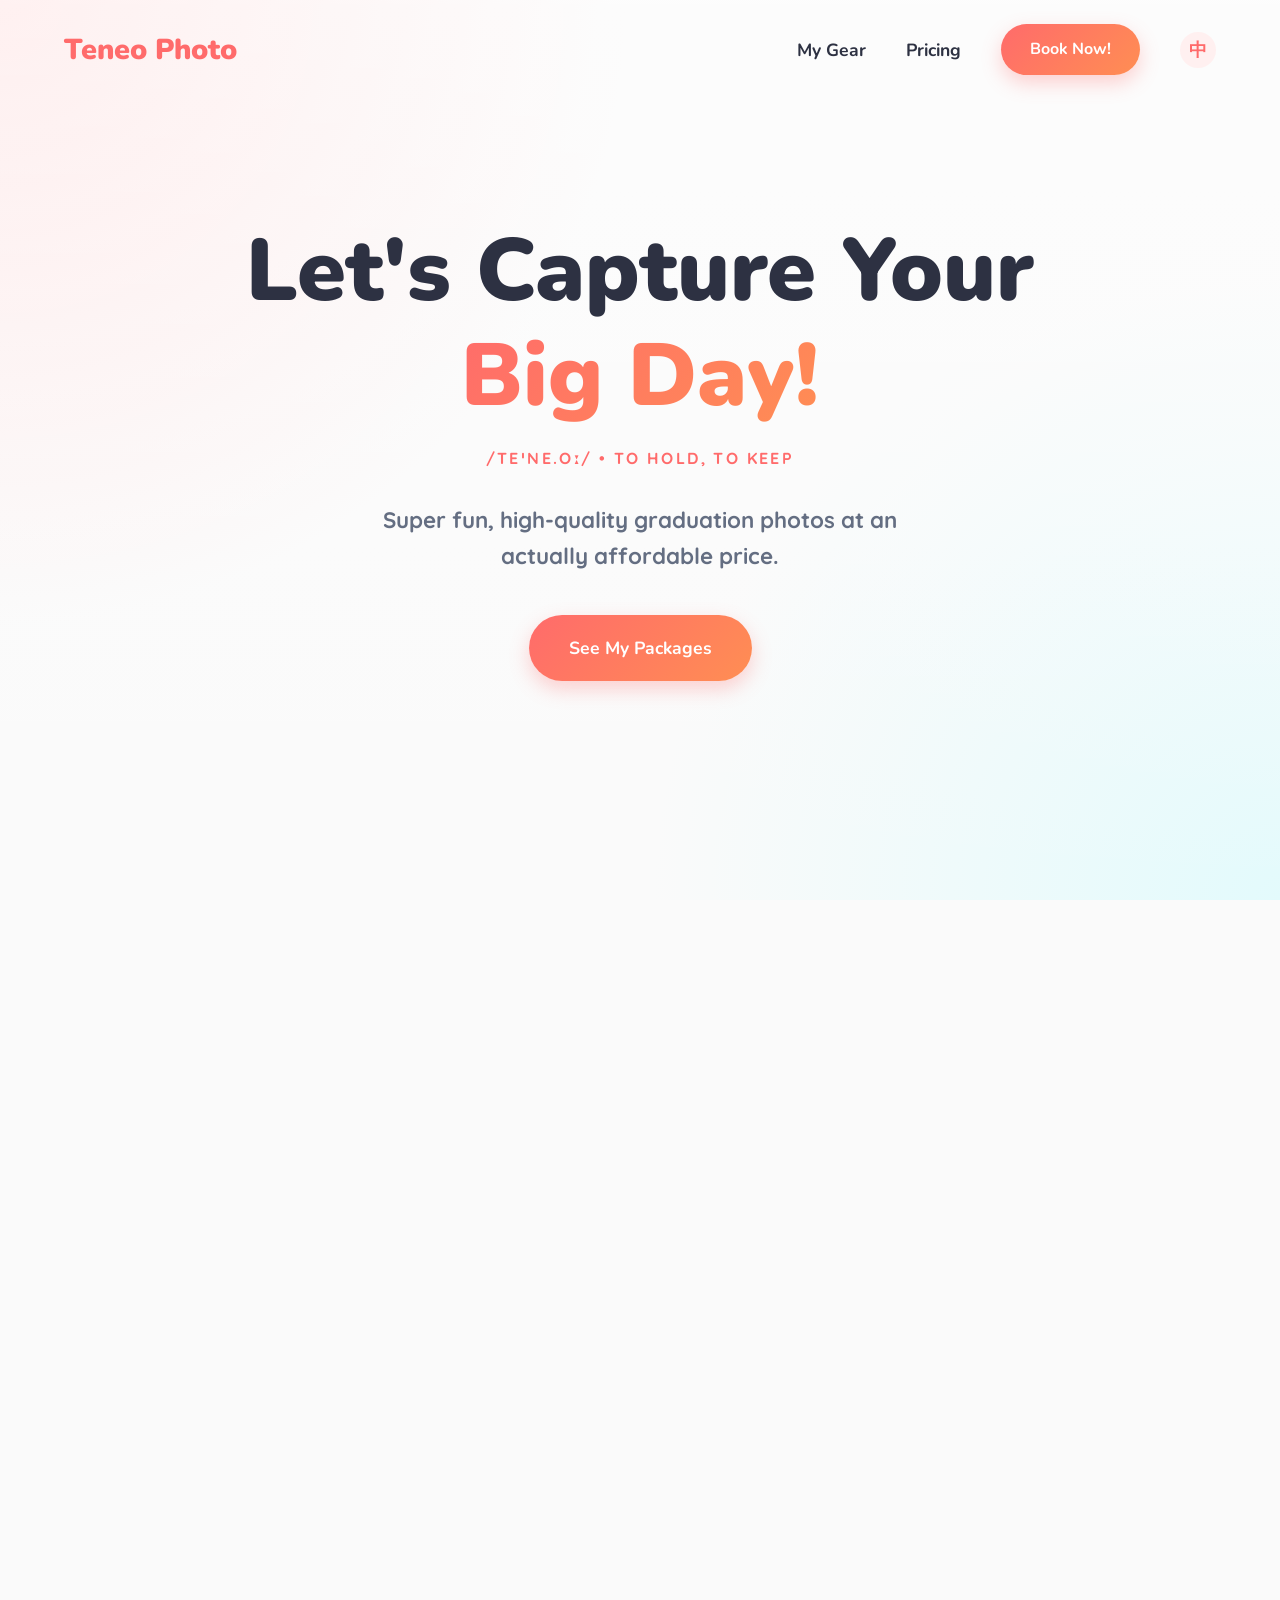
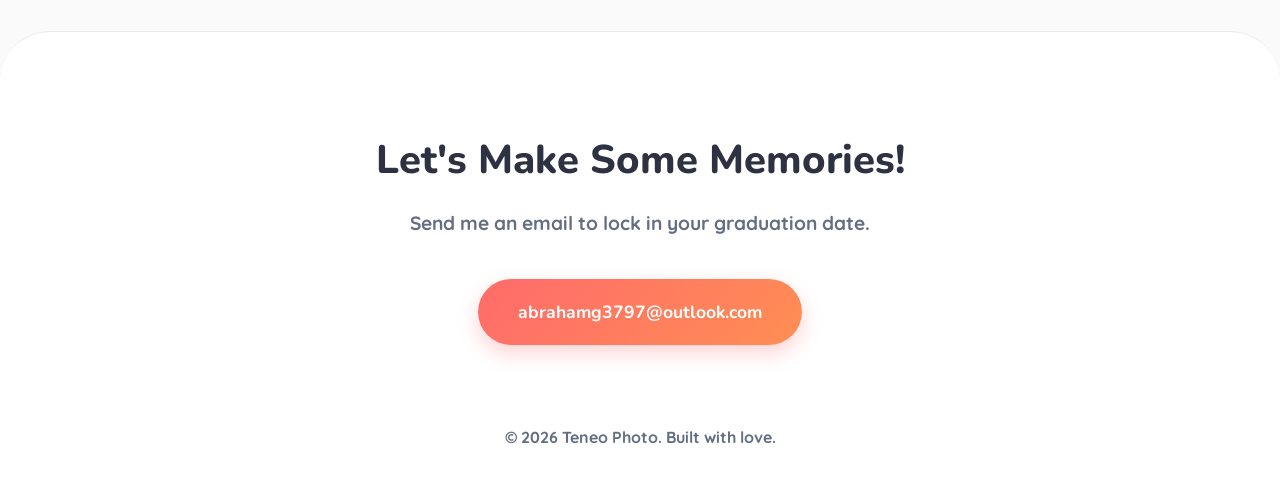
==== commit c4211a8c: "Mark extra notes and custom style as explicitly optional" ====
--- a/index.html
+++ b/index.html
@@ -56,7 +56,11 @@
                             <h4>Lumix ZS60</h4>
                         </div>
                         <div class="fun-card gear-card">
+<<<<<<< HEAD
                             <img src="gears/instax-mini-9.png" alt="Instax Mini 9" class="gear-image">
+=======
+                            <img src="gears/instax mini 9.png" alt="Instax Mini 9" class="gear-image">
+>>>>>>> a68945f59de7e01f3a8cf06cbfe78b3f237601ef
                             <h4>Instax Mini 9</h4>
                         </div>
                     </div>
@@ -74,7 +78,11 @@
                             <h4>Lumix S 20-60mm</h4>
                         </div>
                         <div class="fun-card gear-card">
+<<<<<<< HEAD
                             <img src="gears/meike-35.png" alt="Meike 35mm f/2" class="gear-image">
+=======
+                            <img src="gears/meike 35.png" alt="Meike 35mm f/2" class="gear-image">
+>>>>>>> a68945f59de7e01f3a8cf06cbfe78b3f237601ef
                             <h4>Meike 35mm f/2</h4>
                         </div>
                         <div class="fun-card gear-card">
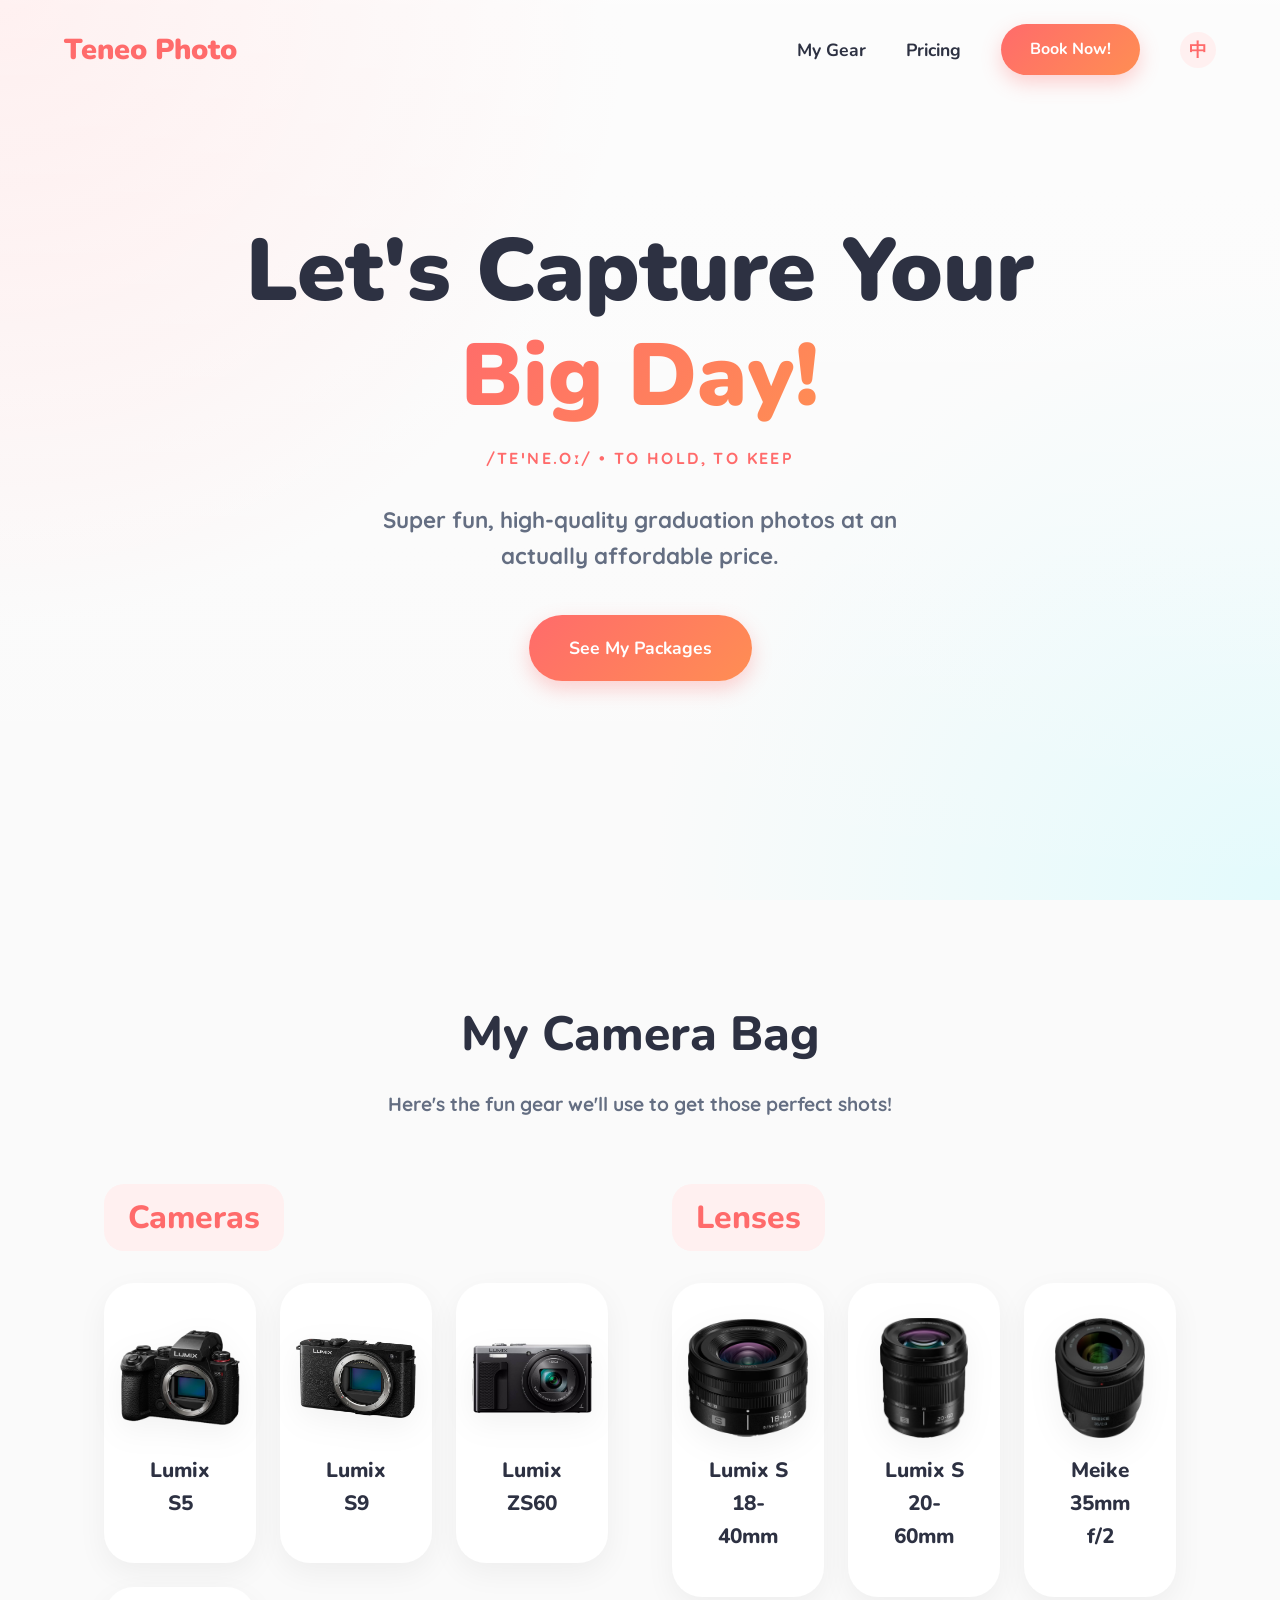
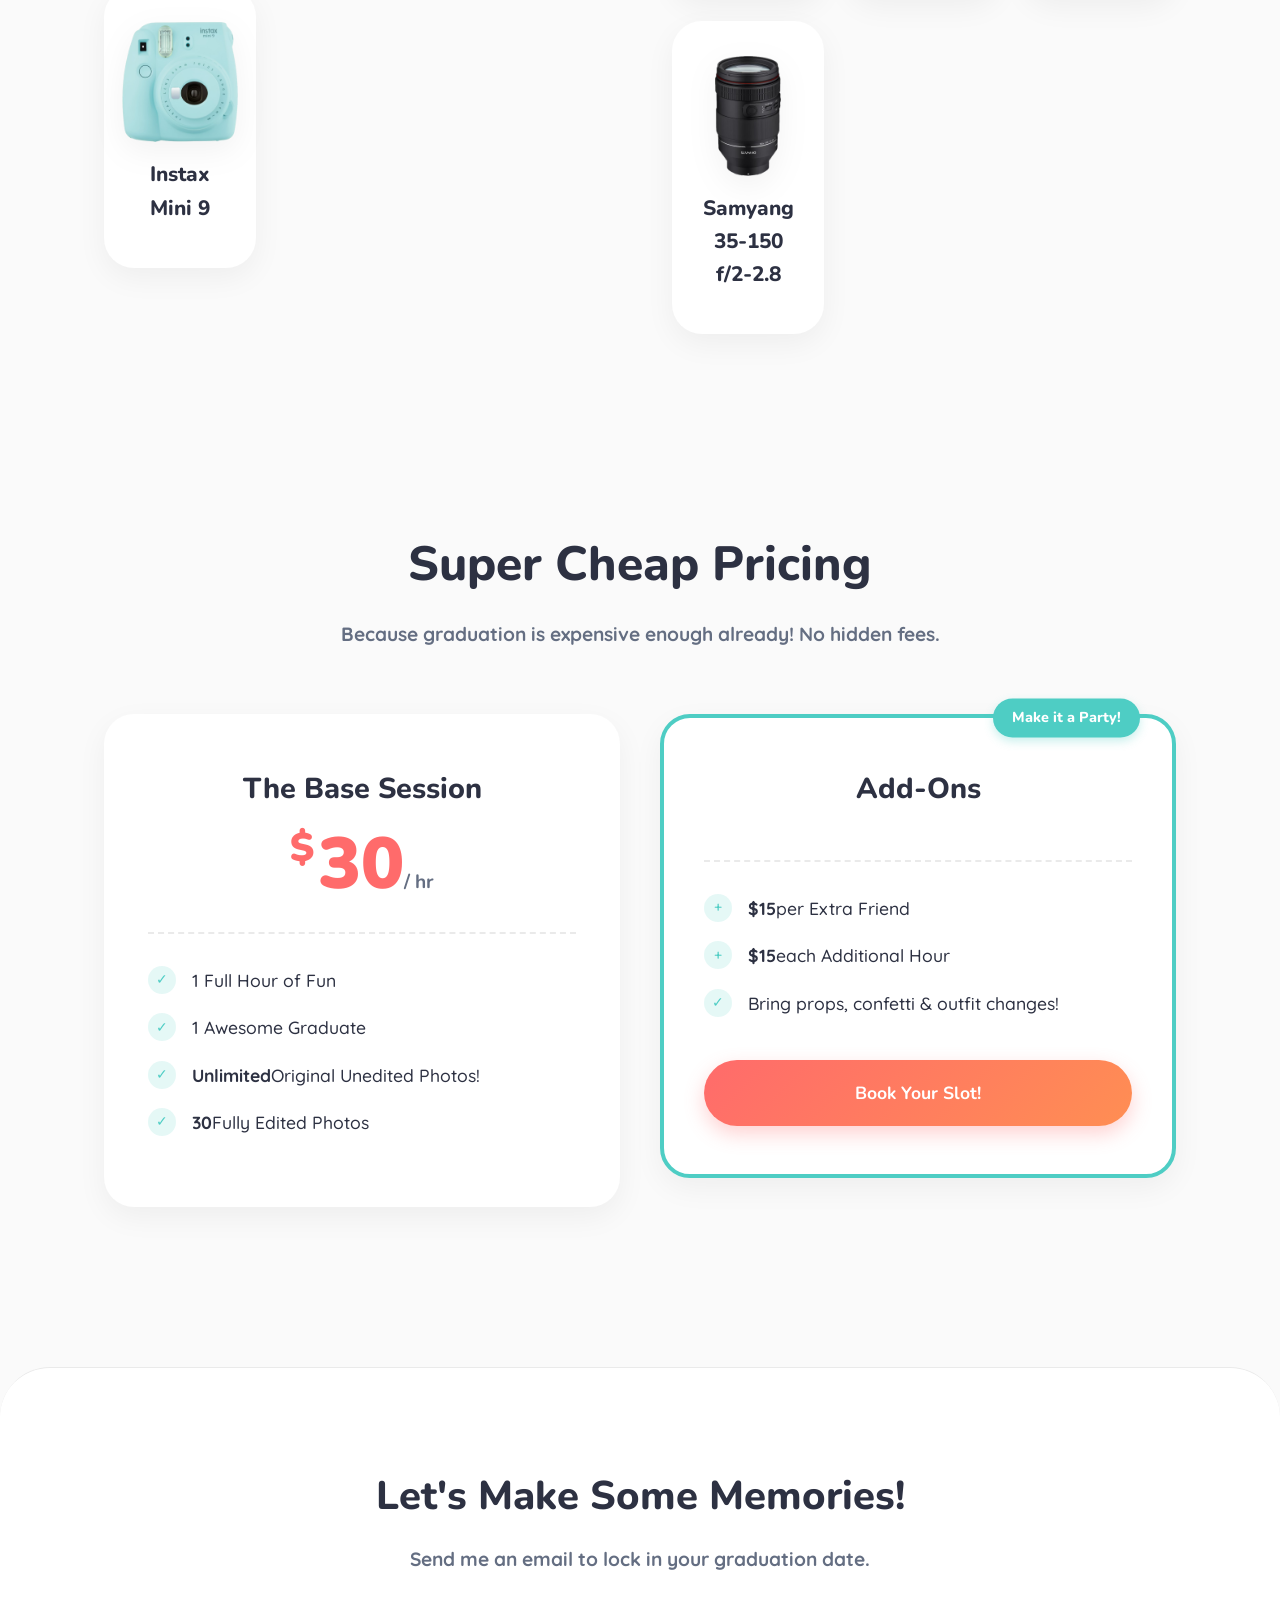
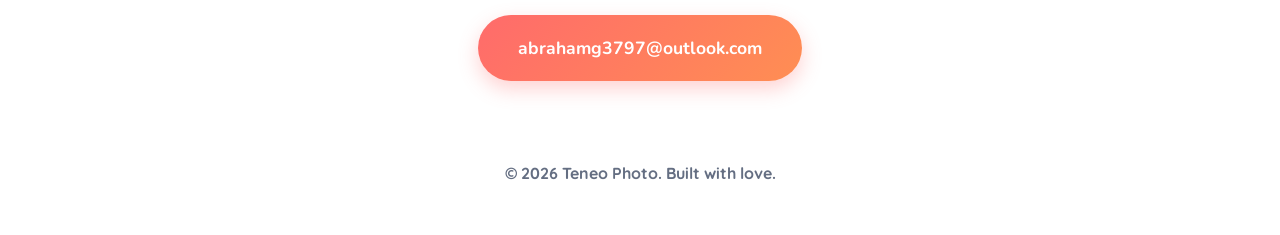
==== commit 2fc5d82d: "Remove Japan House, auto-select college building building, and clean up merge conflicts" ====
--- a/index.html
+++ b/index.html
@@ -56,11 +56,7 @@
                             <h4>Lumix ZS60</h4>
                         </div>
                         <div class="fun-card gear-card">
-<<<<<<< HEAD
-                            <img src="gears/instax-mini-9.png" alt="Instax Mini 9" class="gear-image">
-=======
                             <img src="gears/instax mini 9.png" alt="Instax Mini 9" class="gear-image">
->>>>>>> a68945f59de7e01f3a8cf06cbfe78b3f237601ef
                             <h4>Instax Mini 9</h4>
                         </div>
                     </div>
@@ -78,11 +74,7 @@
                             <h4>Lumix S 20-60mm</h4>
                         </div>
                         <div class="fun-card gear-card">
-<<<<<<< HEAD
-                            <img src="gears/meike-35.png" alt="Meike 35mm f/2" class="gear-image">
-=======
                             <img src="gears/meike 35.png" alt="Meike 35mm f/2" class="gear-image">
->>>>>>> a68945f59de7e01f3a8cf06cbfe78b3f237601ef
                             <h4>Meike 35mm f/2</h4>
                         </div>
                         <div class="fun-card gear-card">
--- a/style.css
+++ b/style.css
@@ -2221,3 +2221,47 @@
 }
 
 .desktop-header-continue-btn { display: none; }
+
+/* Review Step Styling */
+.review-summary-card {
+    background: #FAFAFA;
+    border-radius: 20px;
+    padding: 1.5rem;
+    border: 2px solid #EAEAEA;
+    margin-bottom: 2rem;
+}
+
+.review-section {
+    display: flex;
+    flex-direction: column;
+    gap: 1.2rem;
+}
+
+.review-item {
+    display: flex;
+    flex-direction: column;
+    gap: 0.3rem;
+    padding-bottom: 1rem;
+    border-bottom: 1px dashed #EAEAEA;
+}
+
+.review-item:last-child {
+    border-bottom: none;
+    padding-bottom: 0;
+}
+
+.review-label {
+    font-family: var(--font-heading);
+    font-weight: 800;
+    font-size: 0.9rem;
+    color: var(--accent);
+    text-transform: uppercase;
+    letter-spacing: 0.05rem;
+}
+
+.review-value {
+    font-size: 1.1rem;
+    font-weight: 600;
+    color: var(--text-main);
+    word-break: break-word;
+}
